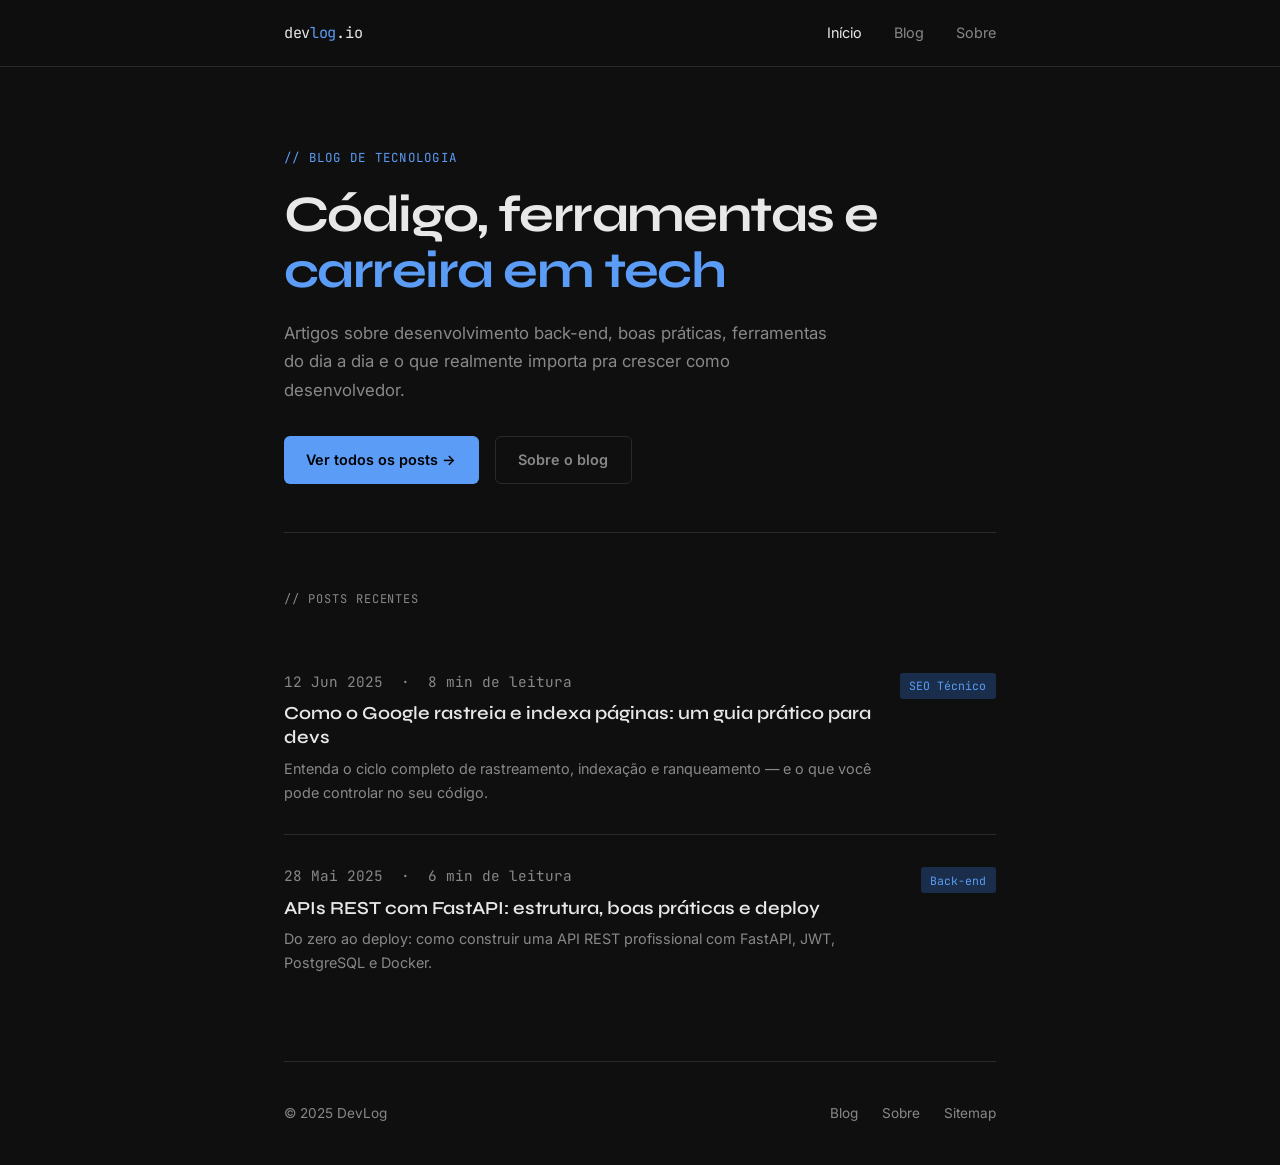
==== index.html @ d5c86665 "uploading test site to github" ====
<!DOCTYPE html>
<html lang="pt-BR">
<head>
  <meta charset="UTF-8" />
  <meta name="viewport" content="width=device-width, initial-scale=1.0" />

  <!-- SEO BÁSICO -->
  <title>DevLog – Programação, Ferramentas e Carreira em Tech</title>
  <meta name="description" content="Blog sobre desenvolvimento de software, ferramentas para devs, boas práticas de código e dicas de carreira na área de tecnologia." />
  <meta name="robots" content="index, follow" />
  <link rel="canonical" href="https://IsaacTeles-cmd.github.io/seo-lab/" />

  <!-- OPEN GRAPH (compartilhamento social) -->
  <meta property="og:type" content="website" />
  <meta property="og:title" content="DevLog – Programação, Ferramentas e Carreira em Tech" />
  <meta property="og:description" content="Blog sobre desenvolvimento de software, ferramentas para devs, boas práticas de código e dicas de carreira na área de tecnologia." />
  <meta property="og:url" content="https://IsaacTeles-cmd.github.io/seo-lab/" />
  <meta property="og:locale" content="pt_BR" />

  <!-- SCHEMA.ORG – WebSite -->
  <script type="application/ld+json">
  {
    "@context": "https://schema.org",
    "@type": "WebSite",
    "name": "DevLog",
    "url": "https://IsaacTeles-cmd.github.io/seo-lab/",
    "description": "Blog sobre desenvolvimento de software, ferramentas e carreira em tech",
    "inLanguage": "pt-BR",
    "potentialAction": {
      "@type": "SearchAction",
      "target": "https://IsaacTeles-cmd.github.io/seo-lab/blog.html?q={search_term_string}",
      "query-input": "required name=search_term_string"
    }
  }
  </script>

  <link rel="preconnect" href="https://fonts.googleapis.com" />
  <link rel="preconnect" href="https://fonts.gstatic.com" crossorigin />
  <link href="https://fonts.googleapis.com/css2?family=Syne:wght@600;700&family=Inter:wght@400;500&family=JetBrains+Mono:wght@400;500&display=swap" rel="stylesheet" />
  <link rel="stylesheet" href="css/style.css" />
</head>
<body>

  <nav>
    <div class="nav-inner">
      <a href="index.html" class="nav-logo">dev<span>log</span>.io</a>
      <ul class="nav-links">
        <li><a href="index.html" class="active">Início</a></li>
        <li><a href="blog.html">Blog</a></li>
        <li><a href="sobre.html">Sobre</a></li>
      </ul>
    </div>
  </nav>

  <main>
    <div class="container">

      <section class="hero">
        <p class="hero-eyebrow">// blog de tecnologia</p>
        <h1>Código, ferramentas e<br /><em>carreira em tech</em></h1>
        <p class="hero-desc">
          Artigos sobre desenvolvimento back-end, boas práticas, ferramentas do dia a dia
          e o que realmente importa pra crescer como desenvolvedor.
        </p>
        <div style="display:flex; gap:1rem; flex-wrap:wrap;">
          <a href="blog.html" class="btn">Ver todos os posts →</a>
          <a href="sobre.html" class="btn btn-ghost">Sobre o blog</a>
        </div>
      </section>

      <section class="section">
        <p class="section-label">// posts recentes</p>
        <div class="post-grid">

          <article class="post-card">
            <div>
              <p class="post-meta">12 Jun 2025 &nbsp;·&nbsp; 8 min de leitura</p>
              <h3><a href="post-1.html">Como o Google rastreia e indexa páginas: um guia prático para devs</a></h3>
              <p>Entenda o ciclo completo de rastreamento, indexação e ranqueamento — e o que você pode controlar no seu código.</p>
            </div>
            <span class="post-tag">SEO Técnico</span>
          </article>

          <article class="post-card">
            <div>
              <p class="post-meta">28 Mai 2025 &nbsp;·&nbsp; 6 min de leitura</p>
              <h3><a href="post-2.html">APIs REST com FastAPI: estrutura, boas práticas e deploy</a></h3>
              <p>Do zero ao deploy: como construir uma API REST profissional com FastAPI, JWT, PostgreSQL e Docker.</p>
            </div>
            <span class="post-tag">Back-end</span>
          </article>

        </div>
      </section>

    </div>
  </main>

  <footer>
    <div class="footer-inner">
      <span>© 2025 DevLog</span>
      <div class="footer-links">
        <a href="blog.html">Blog</a>
        <a href="sobre.html">Sobre</a>
        <a href="sitemap.xml">Sitemap</a>
      </div>
    </div>
  </footer>

</body>
</html>
---- css/style.css ----
/* === TOKENS === */
:root {
  --bg: #0f0f0f;
  --surface: #181818;
  --border: #2a2a2a;
  --text: #e8e8e8;
  --muted: #888;
  --accent: #5b9cf6;
  --accent-dim: #1a2d4a;
  --font-display: 'Syne', sans-serif;
  --font-body: 'Inter', sans-serif;
  --font-mono: 'JetBrains Mono', monospace;
  --max-w: 760px;
  --radius: 6px;
}

/* === RESET === */
*, *::before, *::after { box-sizing: border-box; margin: 0; padding: 0; }
html { scroll-behavior: smooth; }
body {
  background: var(--bg);
  color: var(--text);
  font-family: var(--font-body);
  font-size: 1rem;
  line-height: 1.7;
  -webkit-font-smoothing: antialiased;
}
img { max-width: 100%; display: block; }
a { color: var(--accent); text-decoration: none; }
a:hover { text-decoration: underline; }

/* === LAYOUT === */
.container {
  max-width: var(--max-w);
  margin: 0 auto;
  padding: 0 1.5rem;
}

/* === NAVBAR === */
nav {
  border-bottom: 1px solid var(--border);
  padding: 1.2rem 0;
  position: sticky;
  top: 0;
  background: rgba(15,15,15,0.92);
  backdrop-filter: blur(10px);
  z-index: 100;
}
.nav-inner {
  max-width: var(--max-w);
  margin: 0 auto;
  padding: 0 1.5rem;
  display: flex;
  align-items: center;
  justify-content: space-between;
}
.nav-logo {
  font-family: var(--font-mono);
  font-size: 0.95rem;
  color: var(--text);
  letter-spacing: -0.02em;
}
.nav-logo span { color: var(--accent); }
.nav-links {
  display: flex;
  gap: 2rem;
  list-style: none;
}
.nav-links a {
  color: var(--muted);
  font-size: 0.9rem;
  transition: color 0.2s;
}
.nav-links a:hover,
.nav-links a.active { color: var(--text); text-decoration: none; }

/* === HERO === */
.hero {
  padding: 5rem 0 3rem;
  border-bottom: 1px solid var(--border);
}
.hero-eyebrow {
  font-family: var(--font-mono);
  font-size: 0.78rem;
  color: var(--accent);
  letter-spacing: 0.1em;
  text-transform: uppercase;
  margin-bottom: 1.2rem;
}
.hero h1 {
  font-family: var(--font-display);
  font-size: clamp(2rem, 5vw, 3.2rem);
  font-weight: 700;
  line-height: 1.1;
  letter-spacing: -0.03em;
  margin-bottom: 1.2rem;
}
.hero h1 em {
  font-style: normal;
  color: var(--accent);
}
.hero-desc {
  font-size: 1.05rem;
  color: var(--muted);
  max-width: 560px;
  margin-bottom: 2rem;
}
.btn {
  display: inline-flex;
  align-items: center;
  gap: 0.5rem;
  background: var(--accent);
  color: #000;
  font-weight: 600;
  font-size: 0.9rem;
  padding: 0.65rem 1.4rem;
  border-radius: var(--radius);
  transition: opacity 0.2s;
}
.btn:hover { opacity: 0.85; text-decoration: none; }
.btn-ghost {
  background: transparent;
  color: var(--muted);
  border: 1px solid var(--border);
}
.btn-ghost:hover { color: var(--text); border-color: var(--muted); opacity: 1; }

/* === SECTION === */
.section { padding: 3.5rem 0; border-bottom: 1px solid var(--border); }
.section-label {
  font-family: var(--font-mono);
  font-size: 0.75rem;
  color: var(--muted);
  letter-spacing: 0.08em;
  text-transform: uppercase;
  margin-bottom: 2rem;
}
.section h2 {
  font-family: var(--font-display);
  font-size: 1.6rem;
  font-weight: 700;
  letter-spacing: -0.02em;
  margin-bottom: 1rem;
}

/* === POST CARDS === */
.post-grid { display: flex; flex-direction: column; gap: 0; }
.post-card {
  padding: 1.8rem 0;
  border-bottom: 1px solid var(--border);
  display: grid;
  grid-template-columns: 1fr auto;
  gap: 1rem;
  align-items: start;
}
.post-card:last-child { border-bottom: none; }
.post-meta {
  font-family: var(--font-mono);
  font-size: 0.75rem;
  color: var(--muted);
  margin-bottom: 0.5rem;
}
.post-card h3 {
  font-family: var(--font-display);
  font-size: 1.15rem;
  font-weight: 600;
  margin-bottom: 0.4rem;
  line-height: 1.3;
}
.post-card h3 a { color: var(--text); }
.post-card h3 a:hover { color: var(--accent); text-decoration: none; }
.post-card p { color: var(--muted); font-size: 0.9rem; }
.post-tag {
  font-family: var(--font-mono);
  font-size: 0.72rem;
  color: var(--accent);
  background: var(--accent-dim);
  padding: 0.2rem 0.6rem;
  border-radius: 3px;
  white-space: nowrap;
  align-self: start;
  margin-top: 0.2rem;
}

/* === ARTIGO === */
.article-header { padding: 3.5rem 0 2rem; border-bottom: 1px solid var(--border); }
.article-header h1 {
  font-family: var(--font-display);
  font-size: clamp(1.6rem, 4vw, 2.4rem);
  font-weight: 700;
  letter-spacing: -0.03em;
  line-height: 1.2;
  margin: 0.8rem 0 1rem;
}
.article-meta {
  font-family: var(--font-mono);
  font-size: 0.8rem;
  color: var(--muted);
  display: flex;
  gap: 1.5rem;
  flex-wrap: wrap;
}
.article-body { padding: 2.5rem 0; }
.article-body h2 {
  font-family: var(--font-display);
  font-size: 1.4rem;
  font-weight: 700;
  margin: 2.5rem 0 0.8rem;
  letter-spacing: -0.02em;
}
.article-body h3 {
  font-size: 1.1rem;
  font-weight: 600;
  margin: 1.8rem 0 0.6rem;
  color: var(--text);
}
.article-body p { margin-bottom: 1.2rem; color: #ccc; }
.article-body ul, .article-body ol {
  padding-left: 1.4rem;
  margin-bottom: 1.2rem;
  color: #ccc;
}
.article-body li { margin-bottom: 0.4rem; }
.article-body code {
  font-family: var(--font-mono);
  font-size: 0.85em;
  background: var(--surface);
  border: 1px solid var(--border);
  padding: 0.15em 0.4em;
  border-radius: 3px;
  color: var(--accent);
}
.article-body pre {
  background: var(--surface);
  border: 1px solid var(--border);
  border-radius: var(--radius);
  padding: 1.2rem;
  overflow-x: auto;
  margin-bottom: 1.5rem;
}
.article-body pre code {
  background: none;
  border: none;
  padding: 0;
  font-size: 0.88rem;
  color: #ccc;
}
.article-body strong { color: var(--text); }
.article-body blockquote {
  border-left: 3px solid var(--accent);
  padding: 0.8rem 1.2rem;
  margin: 1.5rem 0;
  background: var(--surface);
  border-radius: 0 var(--radius) var(--radius) 0;
  color: var(--muted);
  font-style: italic;
}
.read-more {
  margin-top: 2rem;
  padding-top: 2rem;
  border-top: 1px solid var(--border);
}

/* === SOBRE === */
.about-header { padding: 3.5rem 0 2rem; border-bottom: 1px solid var(--border); }
.about-body { padding: 2.5rem 0; }
.about-body p { color: #ccc; margin-bottom: 1.2rem; }
.skill-list {
  display: flex;
  flex-wrap: wrap;
  gap: 0.5rem;
  margin: 1rem 0 2rem;
  list-style: none;
  padding: 0;
}
.skill-list li {
  font-family: var(--font-mono);
  font-size: 0.8rem;
  color: var(--accent);
  background: var(--accent-dim);
  padding: 0.3rem 0.8rem;
  border-radius: 3px;
}

/* === FOOTER === */
footer {
  padding: 2.5rem 0;
  color: var(--muted);
  font-size: 0.85rem;
}
.footer-inner {
  max-width: var(--max-w);
  margin: 0 auto;
  padding: 0 1.5rem;
  display: flex;
  justify-content: space-between;
  align-items: center;
  flex-wrap: wrap;
  gap: 1rem;
}
.footer-links { display: flex; gap: 1.5rem; }
.footer-links a { color: var(--muted); }
.footer-links a:hover { color: var(--text); }

/* === MOBILE === */
@media (max-width: 600px) {
  .nav-links { gap: 1.2rem; }
  .post-card { grid-template-columns: 1fr; }
  .post-tag { width: fit-content; }
  .footer-inner { flex-direction: column; align-items: flex-start; }
}
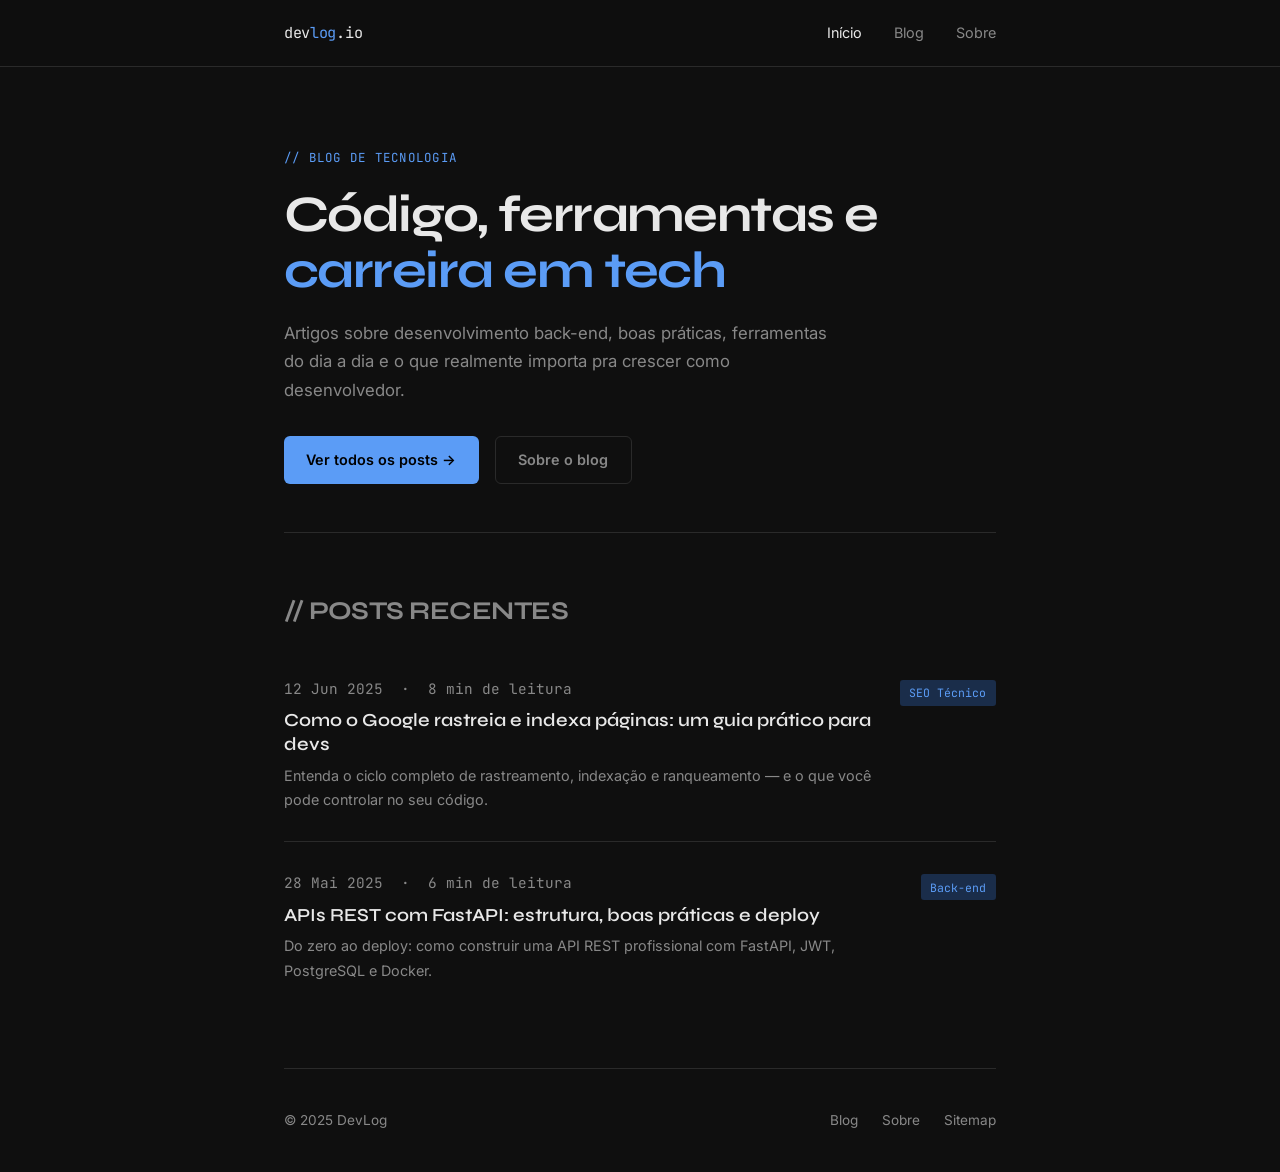
==== commit e681399b: "fixed some issues like Missing Referrer, H2 missing and long Meta descriptions" ====
--- a/index.html
+++ b/index.html
@@ -1,111 +1,158 @@
-<!DOCTYPE html>
+<!doctype html>
 <html lang="pt-BR">
-<head>
-  <meta charset="UTF-8" />
-  <meta name="viewport" content="width=device-width, initial-scale=1.0" />
+  <head>
+    <meta name="referrer" content="strict-origin-when-cross-origin" />
+     <!-- Google tag (gtag.js) -->
+    <script async src="https://www.googletagmanager.com/gtag/js?id=G-HTND6VY05K"></script>
+    <script>
+      window.dataLayer = window.dataLayer || [];
+      function gtag(){dataLayer.push(arguments);}
+      gtag('js', new Date());
 
-  <!-- SEO BÁSICO -->
-  <title>DevLog – Programação, Ferramentas e Carreira em Tech</title>
-  <meta name="description" content="Blog sobre desenvolvimento de software, ferramentas para devs, boas práticas de código e dicas de carreira na área de tecnologia." />
-  <meta name="robots" content="index, follow" />
-  <link rel="canonical" href="https://IsaacTeles-cmd.github.io/seo-lab/" />
+      gtag('config', 'G-HTND6VY05K');
+    </script>
 
-  <!-- OPEN GRAPH (compartilhamento social) -->
-  <meta property="og:type" content="website" />
-  <meta property="og:title" content="DevLog – Programação, Ferramentas e Carreira em Tech" />
-  <meta property="og:description" content="Blog sobre desenvolvimento de software, ferramentas para devs, boas práticas de código e dicas de carreira na área de tecnologia." />
-  <meta property="og:url" content="https://IsaacTeles-cmd.github.io/seo-lab/" />
-  <meta property="og:locale" content="pt_BR" />
+    <meta charset="UTF-8" />
+    <meta name="viewport" content="width=device-width, initial-scale=1.0" />
+    <meta
+      name="google-site-verification"
+      content="j3n9p_rNJ2JUV6eii2PbiMdsbD_wMvGUTxcxkC35BM4"
+    />
 
-  <!-- SCHEMA.ORG – WebSite -->
-  <script type="application/ld+json">
-  {
-    "@context": "https://schema.org",
-    "@type": "WebSite",
-    "name": "DevLog",
-    "url": "https://IsaacTeles-cmd.github.io/seo-lab/",
-    "description": "Blog sobre desenvolvimento de software, ferramentas e carreira em tech",
-    "inLanguage": "pt-BR",
-    "potentialAction": {
-      "@type": "SearchAction",
-      "target": "https://IsaacTeles-cmd.github.io/seo-lab/blog.html?q={search_term_string}",
-      "query-input": "required name=search_term_string"
-    }
-  }
-  </script>
+    <!-- SEO BÁSICO -->
+    <title>DevLog – Programação, Ferramentas e Carreira em Tech</title>
+    <meta
+      name="description"
+      content="Blog sobre desenvolvimento de software, ferramentas para devs, boas práticas de código e dicas de carreira na área de tecnologia."
+    />
+    <meta name="robots" content="index, follow" />
+    <link
+      rel="canonical"
+      href="https://isaacteles-cmd.github.io/seo-lab/"
+    />
 
-  <link rel="preconnect" href="https://fonts.googleapis.com" />
-  <link rel="preconnect" href="https://fonts.gstatic.com" crossorigin />
-  <link href="https://fonts.googleapis.com/css2?family=Syne:wght@600;700&family=Inter:wght@400;500&family=JetBrains+Mono:wght@400;500&display=swap" rel="stylesheet" />
-  <link rel="stylesheet" href="css/style.css" />
-</head>
-<body>
+    <!-- OPEN GRAPH (compartilhamento social) -->
+    <meta property="og:type" content="website" />
+    <meta
+      property="og:title"
+      content="DevLog – Programação, Ferramentas e Carreira em Tech"
+    />
+    <meta
+      property="og:description"
+      content="Blog sobre desenvolvimento de software, ferramentas para devs, boas práticas de código e dicas de carreira na área de tecnologia."
+    />
+    <meta
+      property="og:url"
+      content="https://isaacteles-cmd.github.io/seo-lab/"
+    />
+    <meta property="og:locale" content="pt_BR" />
 
-  <nav>
-    <div class="nav-inner">
-      <a href="index.html" class="nav-logo">dev<span>log</span>.io</a>
-      <ul class="nav-links">
-        <li><a href="index.html" class="active">Início</a></li>
-        <li><a href="blog.html">Blog</a></li>
-        <li><a href="sobre.html">Sobre</a></li>
-      </ul>
-    </div>
-  </nav>
+    <!-- SCHEMA.ORG – WebSite -->
+    <script type="application/ld+json">
+      {
+        "@context": "https://schema.org",
+        "@type": "WebSite",
+        "name": "DevLog",
+        "url": "https://isaacteles-cmd.github.io/seo-lab/",
+        "description": "Blog sobre desenvolvimento de software, ferramentas e carreira em tech",
+        "inLanguage": "pt-BR",
+        "potentialAction": {
+          "@type": "SearchAction",
+          "target": "https://isaacteles-cmd.github.io/seo-lab/blog.html?q={search_term_string}",
+          "query-input": "required name=search_term_string"
+        }
+      }
+    </script>
 
-  <main>
-    <div class="container">
+    <link rel="preconnect" href="https://fonts.googleapis.com" />
+    <link rel="preconnect" href="https://fonts.gstatic.com" crossorigin />
+    <link
+      href="https://fonts.googleapis.com/css2?family=Syne:wght@600;700&family=Inter:wght@400;500&family=JetBrains+Mono:wght@400;500&display=swap"
+      rel="stylesheet"
+    />
+    <link rel="stylesheet" href="css/style.css" />
+  </head>
+  <body>
+    <nav>
+      <div class="nav-inner">
+        <a href="index.html" class="nav-logo">dev<span>log</span>.io</a>
+        <ul class="nav-links">
+          <li><a href="index.html" class="active">Início</a></li>
+          <li><a href="blog.html">Blog</a></li>
+          <li><a href="sobre.html">Sobre</a></li>
+        </ul>
+      </div>
+    </nav>
 
-      <section class="hero">
-        <p class="hero-eyebrow">// blog de tecnologia</p>
-        <h1>Código, ferramentas e<br /><em>carreira em tech</em></h1>
-        <p class="hero-desc">
-          Artigos sobre desenvolvimento back-end, boas práticas, ferramentas do dia a dia
-          e o que realmente importa pra crescer como desenvolvedor.
-        </p>
-        <div style="display:flex; gap:1rem; flex-wrap:wrap;">
-          <a href="blog.html" class="btn">Ver todos os posts →</a>
-          <a href="sobre.html" class="btn btn-ghost">Sobre o blog</a>
+    <main>
+      <div class="container">
+        <section class="hero">
+          <p class="hero-eyebrow">// blog de tecnologia</p>
+          <h1>Código, ferramentas e<br /><em>carreira em tech</em></h1>
+          <p class="hero-desc">
+            Artigos sobre desenvolvimento back-end, boas práticas, ferramentas
+            do dia a dia e o que realmente importa pra crescer como
+            desenvolvedor.
+          </p>
+          <div style="display: flex; gap: 1rem; flex-wrap: wrap">
+            <a href="blog.html" class="btn">Ver todos os posts →</a>
+            <a href="sobre.html" class="btn btn-ghost">Sobre o blog</a>
+          </div>
+        </section>
+
+        <section class="section">
+          <h2 class="section-label">// posts recentes</h2>
+          <div class="post-grid">
+            <article class="post-card">
+              <div>
+                <p class="post-meta">
+                  12 Jun 2025 &nbsp;·&nbsp; 8 min de leitura
+                </p>
+                <h3>
+                  <a href="post-1.html"
+                    >Como o Google rastreia e indexa páginas: um guia prático
+                    para devs</a
+                  >
+                </h3>
+                <p>
+                  Entenda o ciclo completo de rastreamento, indexação e
+                  ranqueamento — e o que você pode controlar no seu código.
+                </p>
+              </div>
+              <span class="post-tag">SEO Técnico</span>
+            </article>
+
+            <article class="post-card">
+              <div>
+                <p class="post-meta">
+                  28 Mai 2025 &nbsp;·&nbsp; 6 min de leitura
+                </p>
+                <h3>
+                  <a href="post-2.html"
+                    >APIs REST com FastAPI: estrutura, boas práticas e deploy</a
+                  >
+                </h3>
+                <p>
+                  Do zero ao deploy: como construir uma API REST profissional
+                  com FastAPI, JWT, PostgreSQL e Docker.
+                </p>
+              </div>
+              <span class="post-tag">Back-end</span>
+            </article>
+          </div>
+        </section>
+      </div>
+    </main>
+
+    <footer>
+      <div class="footer-inner">
+        <span>© 2025 DevLog</span>
+        <div class="footer-links">
+          <a href="blog.html">Blog</a>
+          <a href="sobre.html">Sobre</a>
+          <a href="sitemap.xml">Sitemap</a>
         </div>
-      </section>
-
-      <section class="section">
-        <p class="section-label">// posts recentes</p>
-        <div class="post-grid">
-
-          <article class="post-card">
-            <div>
-              <p class="post-meta">12 Jun 2025 &nbsp;·&nbsp; 8 min de leitura</p>
-              <h3><a href="post-1.html">Como o Google rastreia e indexa páginas: um guia prático para devs</a></h3>
-              <p>Entenda o ciclo completo de rastreamento, indexação e ranqueamento — e o que você pode controlar no seu código.</p>
-            </div>
-            <span class="post-tag">SEO Técnico</span>
-          </article>
-
-          <article class="post-card">
-            <div>
-              <p class="post-meta">28 Mai 2025 &nbsp;·&nbsp; 6 min de leitura</p>
-              <h3><a href="post-2.html">APIs REST com FastAPI: estrutura, boas práticas e deploy</a></h3>
-              <p>Do zero ao deploy: como construir uma API REST profissional com FastAPI, JWT, PostgreSQL e Docker.</p>
-            </div>
-            <span class="post-tag">Back-end</span>
-          </article>
-
-        </div>
-      </section>
-
-    </div>
-  </main>
-
-  <footer>
-    <div class="footer-inner">
-      <span>© 2025 DevLog</span>
-      <div class="footer-links">
-        <a href="blog.html">Blog</a>
-        <a href="sobre.html">Sobre</a>
-        <a href="sitemap.xml">Sitemap</a>
       </div>
-    </div>
-  </footer>
-
-</body>
+    </footer>
+  </body>
 </html>
